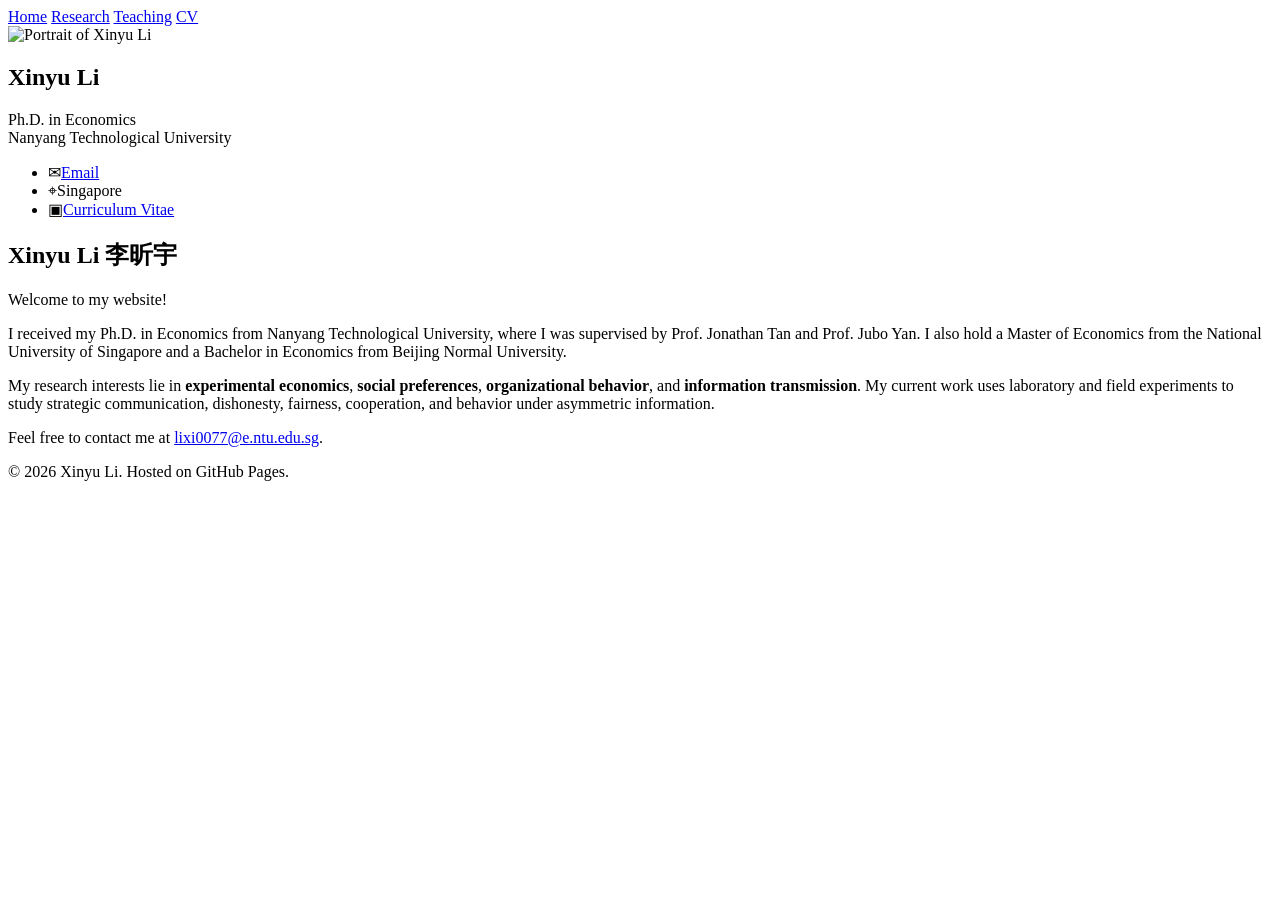
==== index.html @ 98c72a67 "Add files via upload" ====
<!doctype html>
<html lang="en">
<head>
  <meta charset="utf-8">
  <meta name="viewport" content="width=device-width, initial-scale=1">
  <meta name="description" content="Xinyu Li — Economics Ph.D., research in experimental economics, social preferences, organizational behavior, and information transmission.">
  <title>Xinyu Li 李昕宇 - Home</title>
  <link rel="stylesheet" href="assets/style.css">
</head>
<body>
  <header class="masthead">
    <div class="masthead-inner">
      <nav class="site-nav" aria-label="Primary navigation">
        <a class="active" href="index.html">Home</a>
        <a href="research.html">Research</a>
        <a href="teaching.html">Teaching</a>
        <a href="assets/Xinyu_Li_CV.pdf" target="_blank" rel="noopener">CV</a>
      </nav>
    </div>
  </header>

  <main class="page">
    <aside class="author-profile">
      <img class="author-photo" src="assets/xinyu-li.jpg" alt="Portrait of Xinyu Li">
      <div>
        <h2 class="author-name">Xinyu Li</h2>
        <p class="author-title">Ph.D. in Economics<br>Nanyang Technological University</p>
      </div>
      <ul class="author-links">
        <li><span class="icon">✉</span><a href="mailto:lixi0077@e.ntu.edu.sg">Email</a></li>
        <li><span class="icon">⌖</span>Singapore</li>
        <li><span class="icon">▣</span><a href="assets/Xinyu_Li_CV.pdf" target="_blank" rel="noopener">Curriculum Vitae</a></li>
      </ul>
    </aside>

    <article class="content">
      <h1>Xinyu Li 李昕宇</h1>
      <p class="lead">Welcome to my website!</p>
      <p>I received my Ph.D. in Economics from Nanyang Technological University, where I was supervised by Prof. Jonathan Tan and Prof. Jubo Yan. I also hold a Master of Economics from the National University of Singapore and a Bachelor in Economics from Beijing Normal University.</p>
      <p>My research interests lie in <strong>experimental economics</strong>, <strong>social preferences</strong>, <strong>organizational behavior</strong>, and <strong>information transmission</strong>. My current work uses laboratory and field experiments to study strategic communication, dishonesty, fairness, cooperation, and behavior under asymmetric information.</p>
      <p>Feel free to contact me at <a href="mailto:lixi0077@e.ntu.edu.sg">lixi0077@e.ntu.edu.sg</a>.</p>
    </article>
  </main>

  <footer class="footer">
    <div class="footer-inner">© 2026 Xinyu Li. Hosted on GitHub Pages.</div>
  </footer>
</body>
</html>
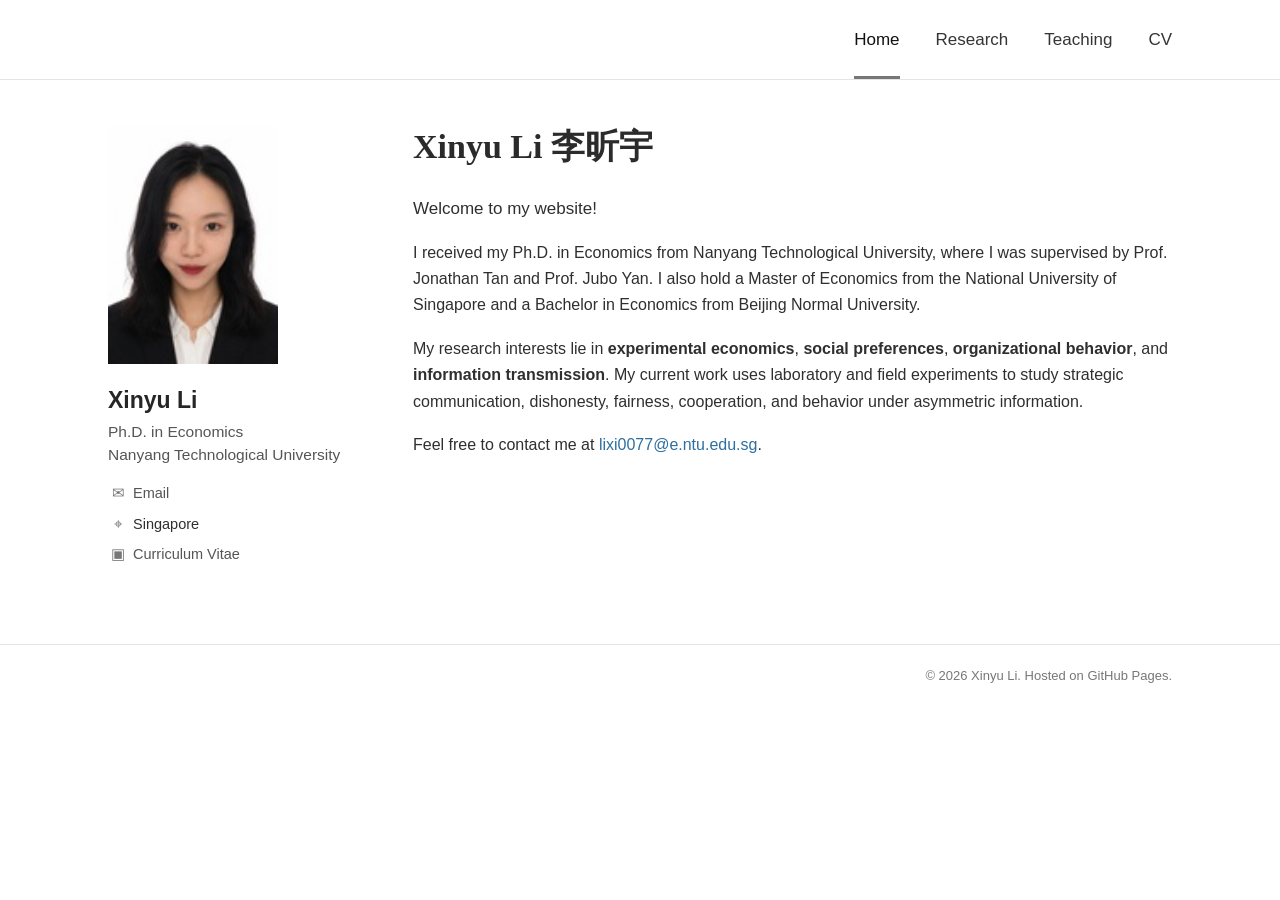
==== commit 65ba89e4: "Add files via upload" ====
--- a/index.html
+++ b/index.html
@@ -5,7 +5,7 @@
   <meta name="viewport" content="width=device-width, initial-scale=1">
   <meta name="description" content="Xinyu Li — Economics Ph.D., research in experimental economics, social preferences, organizational behavior, and information transmission.">
   <title>Xinyu Li 李昕宇 - Home</title>
-  <link rel="stylesheet" href="assets/style.css">
+  <link rel="stylesheet" href="style.css">
 </head>
 <body>
   <header class="masthead">
@@ -14,14 +14,14 @@
         <a class="active" href="index.html">Home</a>
         <a href="research.html">Research</a>
         <a href="teaching.html">Teaching</a>
-        <a href="assets/Xinyu_Li_CV.pdf" target="_blank" rel="noopener">CV</a>
+        <a href="Xinyu_Li_CV.pdf" target="_blank" rel="noopener">CV</a>
       </nav>
     </div>
   </header>
 
   <main class="page">
     <aside class="author-profile">
-      <img class="author-photo" src="assets/xinyu-li.jpg" alt="Portrait of Xinyu Li">
+      <img class="author-photo" src="xinyu-li.jpg" alt="Portrait of Xinyu Li">
       <div>
         <h2 class="author-name">Xinyu Li</h2>
         <p class="author-title">Ph.D. in Economics<br>Nanyang Technological University</p>
@@ -29,7 +29,7 @@
       <ul class="author-links">
         <li><span class="icon">✉</span><a href="mailto:lixi0077@e.ntu.edu.sg">Email</a></li>
         <li><span class="icon">⌖</span>Singapore</li>
-        <li><span class="icon">▣</span><a href="assets/Xinyu_Li_CV.pdf" target="_blank" rel="noopener">Curriculum Vitae</a></li>
+        <li><span class="icon">▣</span><a href="Xinyu_Li_CV.pdf" target="_blank" rel="noopener">Curriculum Vitae</a></li>
       </ul>
     </aside>
 
--- a/style.css
+++ b/style.css
@@ -0,0 +1,205 @@
+:root {
+  --text: #2f2f2f;
+  --muted: #666;
+  --link: #2f6f9f;
+  --border: #e5e5e5;
+  --page: #ffffff;
+  --soft: #f7f7f7;
+  --max: 1120px;
+  --sidebar: 245px;
+}
+
+* { box-sizing: border-box; }
+html { scroll-behavior: smooth; }
+body {
+  margin: 0;
+  color: var(--text);
+  background: var(--page);
+  font-family: -apple-system, BlinkMacSystemFont, "Segoe UI", Roboto, Helvetica, Arial, "Noto Sans", sans-serif;
+  font-size: 16px;
+  line-height: 1.65;
+  -webkit-font-smoothing: antialiased;
+}
+
+a { color: var(--link); text-decoration: none; }
+a:hover, a:focus { text-decoration: underline; }
+
+.masthead {
+  border-bottom: 1px solid var(--border);
+  background: #fff;
+}
+.masthead-inner {
+  max-width: var(--max);
+  margin: 0 auto;
+  min-height: 76px;
+  display: flex;
+  align-items: center;
+  justify-content: flex-end;
+  padding: 0 28px;
+}
+.site-nav {
+  display: flex;
+  align-items: center;
+  gap: 36px;
+  font-size: 17px;
+}
+.site-nav a {
+  color: #343434;
+  font-weight: 500;
+  padding: 26px 0 22px;
+  border-bottom: 3px solid transparent;
+}
+.site-nav a:hover,
+.site-nav a:focus,
+.site-nav a.active {
+  color: #111;
+  text-decoration: none;
+  border-bottom-color: #777;
+}
+
+.page {
+  max-width: var(--max);
+  margin: 0 auto;
+  display: grid;
+  grid-template-columns: var(--sidebar) minmax(0, 1fr);
+  gap: 60px;
+  padding: 46px 28px 70px;
+}
+
+.author-profile {
+  min-width: 0;
+}
+.author-photo {
+  display: block;
+  width: 170px;
+  height: 238px;
+  object-fit: cover;
+  object-position: center top;
+  margin: 0 0 22px;
+}
+.author-name {
+  margin: 0 0 5px;
+  font-size: 23px;
+  line-height: 1.25;
+  font-weight: 700;
+  color: #262626;
+}
+.author-title {
+  margin: 0 0 16px;
+  color: #555;
+  font-size: 15.5px;
+  line-height: 1.5;
+}
+.author-links {
+  list-style: none;
+  margin: 0;
+  padding: 0;
+  font-size: 14.5px;
+  line-height: 1.55;
+}
+.author-links li { margin: 8px 0; }
+.author-links a { color: #555; }
+.author-links .icon {
+  display: inline-block;
+  width: 20px;
+  color: #777;
+  text-align: center;
+  margin-right: 5px;
+}
+
+.content {
+  min-width: 0;
+  max-width: 780px;
+}
+.content h1 {
+  font-family: Georgia, "Times New Roman", "Noto Serif SC", serif;
+  font-size: 34px;
+  line-height: 1.25;
+  font-weight: 600;
+  margin: 0 0 26px;
+  color: #2b2b2b;
+}
+.content h2 {
+  font-family: Georgia, "Times New Roman", "Noto Serif SC", serif;
+  font-size: 25px;
+  line-height: 1.3;
+  font-weight: 600;
+  margin: 38px 0 16px;
+  padding-bottom: 8px;
+  border-bottom: 1px solid var(--border);
+  color: #303030;
+}
+.content h2:first-child { margin-top: 0; }
+.content h3 {
+  font-size: 18px;
+  line-height: 1.45;
+  font-weight: 650;
+  margin: 23px 0 6px;
+}
+.content p { margin: 0 0 17px; }
+.lead { font-size: 17px; }
+
+.paper {
+  margin: 0 0 28px;
+}
+.paper-title {
+  font-size: 17px;
+  line-height: 1.45;
+  font-weight: 650;
+  color: #2c2c2c;
+  margin-bottom: 4px;
+}
+.paper-meta {
+  color: #555;
+  font-size: 15px;
+  margin-bottom: 7px;
+}
+.paper-desc {
+  color: #424242;
+  font-size: 15.5px;
+}
+
+.teaching-role {
+  margin: 24px 0 5px;
+  font-weight: 650;
+}
+.course-list {
+  margin: 8px 0 0 20px;
+  padding: 0;
+}
+.course-list li { margin: 7px 0; }
+
+.footer {
+  border-top: 1px solid var(--border);
+  color: #777;
+  font-size: 13px;
+}
+.footer-inner {
+  max-width: var(--max);
+  margin: 0 auto;
+  padding: 20px 28px 30px;
+  text-align: right;
+}
+
+.mobile-name { display: none; }
+
+@media (max-width: 780px) {
+  .masthead-inner { min-height: 62px; justify-content: center; padding: 0 18px; }
+  .site-nav { width: 100%; justify-content: space-between; gap: 10px; font-size: 15px; }
+  .site-nav a { padding: 20px 2px 16px; }
+  .page { grid-template-columns: 1fr; gap: 32px; padding: 30px 22px 52px; }
+  .author-profile { display: grid; grid-template-columns: 105px 1fr; gap: 18px; align-items: start; }
+  .author-photo { width: 105px; height: 147px; margin: 0; }
+  .author-name { font-size: 21px; }
+  .author-links { grid-column: 1 / -1; }
+  .content { max-width: none; }
+  .content h1 { font-size: 30px; margin-bottom: 20px; }
+  .content h2 { font-size: 23px; }
+  .footer-inner { text-align: center; padding: 18px 22px 28px; }
+}
+
+@media (max-width: 430px) {
+  .site-nav { font-size: 14px; }
+  .author-profile { grid-template-columns: 88px 1fr; }
+  .author-photo { width: 88px; height: 123px; }
+}
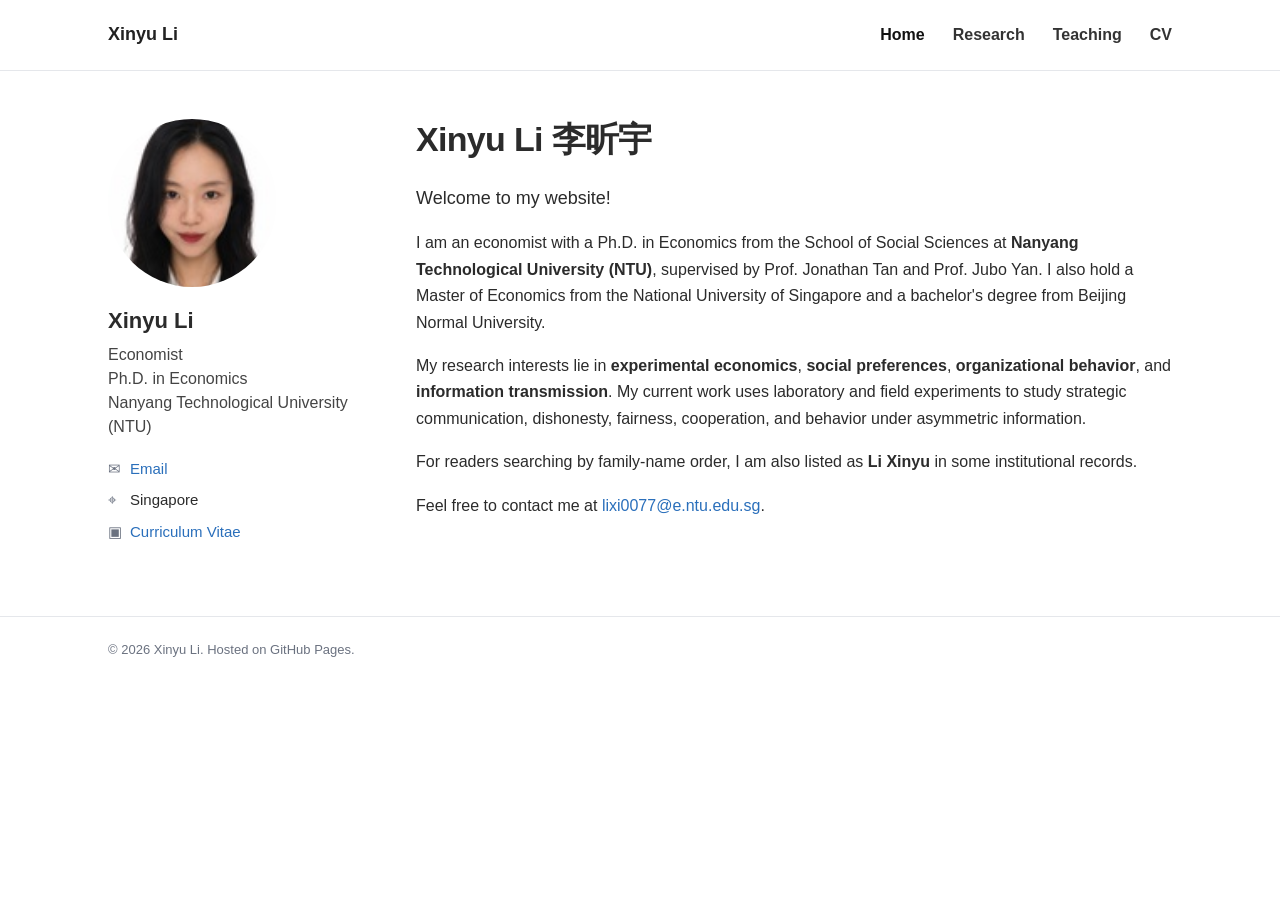
==== commit b6136e55: "Add files via upload" ====
--- a/index.html
+++ b/index.html
@@ -3,13 +3,46 @@
 <head>
   <meta charset="utf-8">
   <meta name="viewport" content="width=device-width, initial-scale=1">
-  <meta name="description" content="Xinyu Li — Economics Ph.D., research in experimental economics, social preferences, organizational behavior, and information transmission.">
-  <title>Xinyu Li 李昕宇 - Home</title>
+  <title>Xinyu Li | Economics | Nanyang Technological University (NTU)</title>
+  <meta name="description" content="Xinyu Li (Li Xinyu, 李昕宇) is an economist with a Ph.D. in Economics from Nanyang Technological University (NTU). Research interests include experimental economics, social preferences, organizational behavior, and information transmission.">
+  <meta name="author" content="Xinyu Li">
+  <meta name="robots" content="index, follow">
+  <link rel="canonical" href="https://e0575634-lxy.github.io/">
+  <meta property="og:type" content="profile">
+  <meta property="og:title" content="Xinyu Li | Economics | Nanyang Technological University (NTU)">
+  <meta property="og:description" content="Academic website of Xinyu Li, economist and Ph.D. in Economics from Nanyang Technological University (NTU).">
+  <meta property="og:url" content="https://e0575634-lxy.github.io/">
+  <meta property="og:image" content="https://e0575634-lxy.github.io/xinyu-li.jpg">
+  <meta name="twitter:card" content="summary">
   <link rel="stylesheet" href="style.css">
+  <script type="application/ld+json">
+  {
+    "@context": "https://schema.org",
+    "@type": "Person",
+    "name": "Xinyu Li",
+    "alternateName": ["Li Xinyu", "李昕宇"],
+    "url": "https://e0575634-lxy.github.io/",
+    "image": "https://e0575634-lxy.github.io/xinyu-li.jpg",
+    "email": "mailto:lixi0077@e.ntu.edu.sg",
+    "jobTitle": "Economist",
+    "alumniOf": [
+      {"@type": "CollegeOrUniversity", "name": "Nanyang Technological University"},
+      {"@type": "CollegeOrUniversity", "name": "National University of Singapore"},
+      {"@type": "CollegeOrUniversity", "name": "Beijing Normal University"}
+    ],
+    "knowsAbout": [
+      "Experimental Economics",
+      "Social Preferences",
+      "Organizational Behavior",
+      "Information Transmission"
+    ]
+  }
+  </script>
 </head>
 <body>
   <header class="masthead">
     <div class="masthead-inner">
+      <a class="site-title" href="index.html">Xinyu Li</a>
       <nav class="site-nav" aria-label="Primary navigation">
         <a class="active" href="index.html">Home</a>
         <a href="research.html">Research</a>
@@ -21,10 +54,10 @@
 
   <main class="page">
     <aside class="author-profile">
-      <img class="author-photo" src="xinyu-li.jpg" alt="Portrait of Xinyu Li">
+      <img class="author-photo" src="xinyu-li.jpg" alt="Xinyu Li, economist and NTU Economics Ph.D.">
       <div>
         <h2 class="author-name">Xinyu Li</h2>
-        <p class="author-title">Ph.D. in Economics<br>Nanyang Technological University</p>
+        <p class="author-title">Economist<br>Ph.D. in Economics<br>Nanyang Technological University (NTU)</p>
       </div>
       <ul class="author-links">
         <li><span class="icon">✉</span><a href="mailto:lixi0077@e.ntu.edu.sg">Email</a></li>
@@ -36,8 +69,9 @@
     <article class="content">
       <h1>Xinyu Li 李昕宇</h1>
       <p class="lead">Welcome to my website!</p>
-      <p>I received my Ph.D. in Economics from Nanyang Technological University, where I was supervised by Prof. Jonathan Tan and Prof. Jubo Yan. I also hold a Master of Economics from the National University of Singapore and a Bachelor in Economics from Beijing Normal University.</p>
+      <p>I am an economist with a Ph.D. in Economics from the School of Social Sciences at <strong>Nanyang Technological University (NTU)</strong>, supervised by Prof. Jonathan Tan and Prof. Jubo Yan. I also hold a Master of Economics from the National University of Singapore and a bachelor's degree from Beijing Normal University.</p>
       <p>My research interests lie in <strong>experimental economics</strong>, <strong>social preferences</strong>, <strong>organizational behavior</strong>, and <strong>information transmission</strong>. My current work uses laboratory and field experiments to study strategic communication, dishonesty, fairness, cooperation, and behavior under asymmetric information.</p>
+      <p>For readers searching by family-name order, I am also listed as <strong>Li Xinyu</strong> in some institutional records.</p>
       <p>Feel free to contact me at <a href="mailto:lixi0077@e.ntu.edu.sg">lixi0077@e.ntu.edu.sg</a>.</p>
     </article>
   </main>
--- a/style.css
+++ b/style.css
@@ -1,205 +1,129 @@
 :root {
-  --text: #2f2f2f;
-  --muted: #666;
-  --link: #2f6f9f;
-  --border: #e5e5e5;
-  --page: #ffffff;
-  --soft: #f7f7f7;
+  --text: #2b2b2b;
+  --muted: #6b7280;
+  --line: #e5e7eb;
+  --link: #2a6fbb;
   --max: 1120px;
-  --sidebar: 245px;
 }
-
 * { box-sizing: border-box; }
 html { scroll-behavior: smooth; }
 body {
   margin: 0;
   color: var(--text);
-  background: var(--page);
+  background: #fff;
   font-family: -apple-system, BlinkMacSystemFont, "Segoe UI", Roboto, Helvetica, Arial, "Noto Sans", sans-serif;
   font-size: 16px;
   line-height: 1.65;
-  -webkit-font-smoothing: antialiased;
 }
-
 a { color: var(--link); text-decoration: none; }
-a:hover, a:focus { text-decoration: underline; }
-
+a:hover { text-decoration: underline; }
 .masthead {
-  border-bottom: 1px solid var(--border);
+  border-bottom: 1px solid var(--line);
   background: #fff;
 }
 .masthead-inner {
   max-width: var(--max);
   margin: 0 auto;
-  min-height: 76px;
+  padding: 0 28px;
   display: flex;
   align-items: center;
-  justify-content: flex-end;
-  padding: 0 28px;
+  min-height: 70px;
+}
+.site-title {
+  font-weight: 700;
+  font-size: 18px;
+  color: #222;
+  margin-right: auto;
+  white-space: nowrap;
 }
 .site-nav {
   display: flex;
+  gap: 28px;
   align-items: center;
-  gap: 36px;
-  font-size: 17px;
+  font-weight: 600;
 }
-.site-nav a {
-  color: #343434;
-  font-weight: 500;
-  padding: 26px 0 22px;
-  border-bottom: 3px solid transparent;
-}
-.site-nav a:hover,
-.site-nav a:focus,
-.site-nav a.active {
-  color: #111;
-  text-decoration: none;
-  border-bottom-color: #777;
-}
-
+.site-nav a { color: #333; }
+.site-nav a.active { color: #111; }
 .page {
   max-width: var(--max);
   margin: 0 auto;
+  padding: 48px 28px 64px;
   display: grid;
-  grid-template-columns: var(--sidebar) minmax(0, 1fr);
-  gap: 60px;
-  padding: 46px 28px 70px;
+  grid-template-columns: 240px minmax(0, 1fr);
+  gap: 68px;
 }
-
-.author-profile {
-  min-width: 0;
-}
+.author-profile { min-width: 0; }
 .author-photo {
+  width: 168px;
+  height: 168px;
+  object-fit: cover;
+  object-position: 50% 35%;
+  border-radius: 50%;
   display: block;
-  width: 170px;
-  height: 238px;
-  object-fit: cover;
-  object-position: center top;
-  margin: 0 0 22px;
+  margin-bottom: 20px;
 }
 .author-name {
-  margin: 0 0 5px;
-  font-size: 23px;
+  font-size: 22px;
   line-height: 1.25;
-  font-weight: 700;
-  color: #262626;
+  margin: 0 0 8px;
 }
 .author-title {
-  margin: 0 0 16px;
-  color: #555;
-  font-size: 15.5px;
+  margin: 0 0 18px;
+  color: #444;
   line-height: 1.5;
 }
 .author-links {
   list-style: none;
+  padding: 0;
   margin: 0;
-  padding: 0;
-  font-size: 14.5px;
-  line-height: 1.55;
+  font-size: 15px;
 }
-.author-links li { margin: 8px 0; }
-.author-links a { color: #555; }
-.author-links .icon {
-  display: inline-block;
-  width: 20px;
-  color: #777;
-  text-align: center;
-  margin-right: 5px;
-}
-
-.content {
-  min-width: 0;
-  max-width: 780px;
-}
+.author-links li { margin: 7px 0; }
+.icon { display: inline-block; width: 22px; color: var(--muted); }
+.content { min-width: 0; max-width: 760px; }
 .content h1 {
-  font-family: Georgia, "Times New Roman", "Noto Serif SC", serif;
   font-size: 34px;
-  line-height: 1.25;
-  font-weight: 600;
-  margin: 0 0 26px;
-  color: #2b2b2b;
+  line-height: 1.2;
+  margin: 0 0 24px;
+  font-weight: 700;
+  letter-spacing: -0.02em;
 }
 .content h2 {
-  font-family: Georgia, "Times New Roman", "Noto Serif SC", serif;
   font-size: 25px;
   line-height: 1.3;
-  font-weight: 600;
-  margin: 38px 0 16px;
+  margin: 34px 0 12px;
   padding-bottom: 8px;
-  border-bottom: 1px solid var(--border);
-  color: #303030;
+  border-bottom: 1px solid var(--line);
 }
-.content h2:first-child { margin-top: 0; }
 .content h3 {
   font-size: 18px;
-  line-height: 1.45;
-  font-weight: 650;
-  margin: 23px 0 6px;
+  line-height: 1.4;
+  margin: 24px 0 7px;
 }
 .content p { margin: 0 0 17px; }
-.lead { font-size: 17px; }
-
-.paper {
-  margin: 0 0 28px;
-}
-.paper-title {
-  font-size: 17px;
-  line-height: 1.45;
-  font-weight: 650;
-  color: #2c2c2c;
-  margin-bottom: 4px;
-}
-.paper-meta {
-  color: #555;
-  font-size: 15px;
-  margin-bottom: 7px;
-}
-.paper-desc {
-  color: #424242;
-  font-size: 15.5px;
-}
-
-.teaching-role {
-  margin: 24px 0 5px;
-  font-weight: 650;
-}
-.course-list {
-  margin: 8px 0 0 20px;
-  padding: 0;
-}
-.course-list li { margin: 7px 0; }
-
+.lead { font-size: 18px; }
+.paper { margin-bottom: 25px; }
+.paper-title { font-weight: 700; }
+.paper-meta { color: #444; }
+.paper-desc { margin-top: 5px !important; color: #444; }
+.teaching-group { margin-bottom: 28px; }
 .footer {
-  border-top: 1px solid var(--border);
-  color: #777;
+  border-top: 1px solid var(--line);
+  color: var(--muted);
   font-size: 13px;
 }
 .footer-inner {
   max-width: var(--max);
   margin: 0 auto;
-  padding: 20px 28px 30px;
-  text-align: right;
+  padding: 22px 28px 30px;
 }
-
-.mobile-name { display: none; }
-
-@media (max-width: 780px) {
-  .masthead-inner { min-height: 62px; justify-content: center; padding: 0 18px; }
-  .site-nav { width: 100%; justify-content: space-between; gap: 10px; font-size: 15px; }
-  .site-nav a { padding: 20px 2px 16px; }
-  .page { grid-template-columns: 1fr; gap: 32px; padding: 30px 22px 52px; }
-  .author-profile { display: grid; grid-template-columns: 105px 1fr; gap: 18px; align-items: start; }
-  .author-photo { width: 105px; height: 147px; margin: 0; }
-  .author-name { font-size: 21px; }
-  .author-links { grid-column: 1 / -1; }
-  .content { max-width: none; }
-  .content h1 { font-size: 30px; margin-bottom: 20px; }
-  .content h2 { font-size: 23px; }
-  .footer-inner { text-align: center; padding: 18px 22px 28px; }
+@media (max-width: 760px) {
+  .masthead-inner { padding: 0 20px; min-height: 62px; }
+  .site-title { display: none; }
+  .site-nav { gap: 18px; font-size: 15px; width: 100%; justify-content: flex-start; overflow-x: auto; }
+  .page { grid-template-columns: 1fr; gap: 32px; padding: 34px 20px 48px; }
+  .author-profile { display: grid; grid-template-columns: 112px 1fr; column-gap: 18px; align-items: start; }
+  .author-photo { width: 112px; height: 112px; margin: 0; }
+  .author-links { grid-column: 1 / -1; margin-top: 14px; }
+  .content h1 { font-size: 30px; }
 }
-
-@media (max-width: 430px) {
-  .site-nav { font-size: 14px; }
-  .author-profile { grid-template-columns: 88px 1fr; }
-  .author-photo { width: 88px; height: 123px; }
-}
